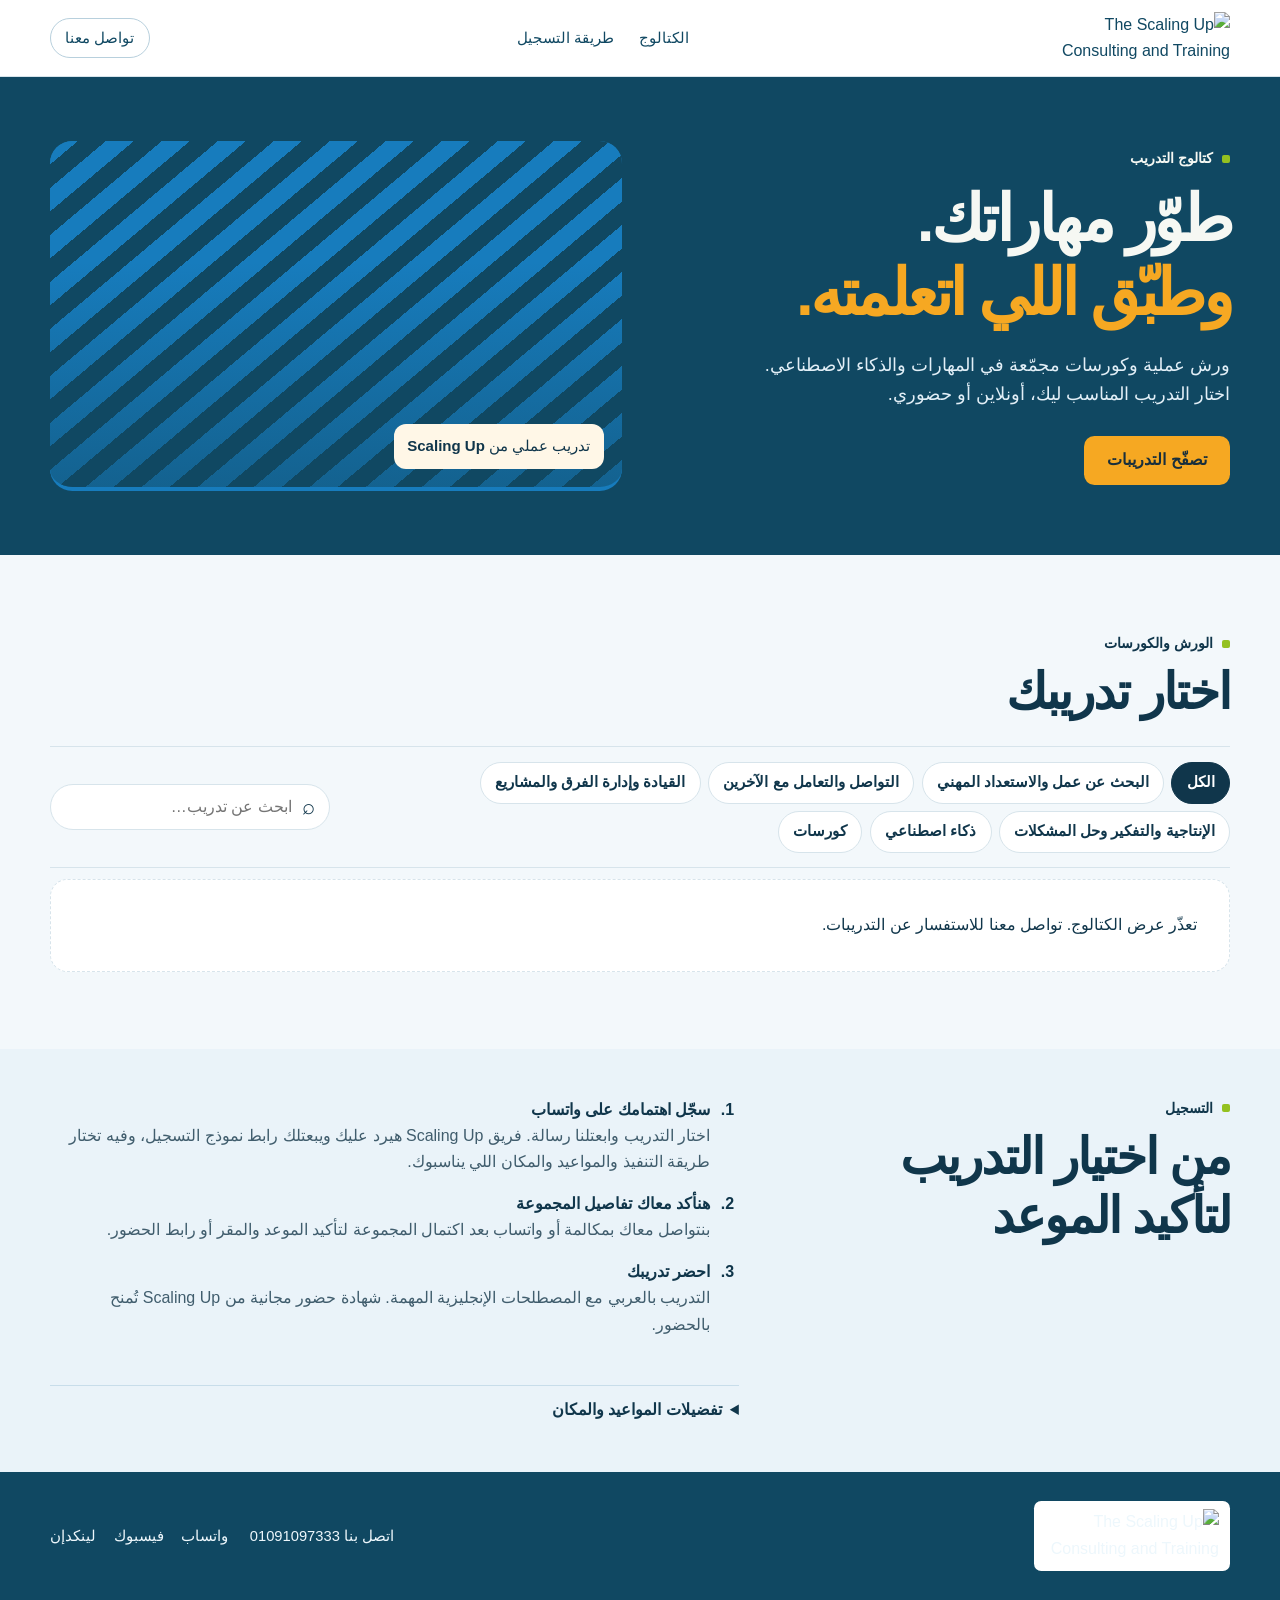
==== index.html @ efb93f4d "Add files via upload" ====
<!doctype html>
<html lang="ar" dir="rtl">
<head>
  <meta charset="utf-8">
  <meta name="viewport" content="width=device-width, initial-scale=1">
  <meta name="description" content="تصفح ورش المهارات والذكاء الاصطناعي والكورسات التدريبية من Scaling Up.">
  <meta name="theme-color" content="#104862">
  <title>كتالوج التدريب | Scaling Up</title>
  <link rel="stylesheet" href="./styles.css">
  <script defer src="./catalog-data.js"></script>
  <script defer src="./app.js"></script>
</head>
<body>
  <a class="skip" href="#catalog">انتقل للكتالوج</a>
  <header class="masthead">
    <div class="shell nav">
      <a class="brand" href="#top"><img src="./logo.png" alt="The Scaling Up Consulting and Training"></a>
      <nav aria-label="التنقل الرئيسي"><a href="#catalog">الكتالوج</a><a href="#booking">طريقة التسجيل</a></nav>
      <a class="nav-contact" href="#contact">تواصل معنا</a>
    </div>
  </header>
  <main id="top">
    <section class="hero" aria-labelledby="hero-title">
      <div class="shell hero-layout">
        <div class="hero-copy">
          <p class="eyebrow"><span></span> كتالوج التدريب</p>
          <h1 id="hero-title">طوّر مهاراتك.<br><em>وطبّق اللي اتعلمته.</em></h1>
          <p>ورش عملية وكورسات مجمّعة في المهارات والذكاء الاصطناعي. اختار التدريب المناسب ليك، أونلاين أو حضوري.</p>
          <a class="button primary" href="#catalog">تصفّح التدريبات</a>
        </div>
        <div class="hero-visual" aria-hidden="true">
          <div class="hero-photo"></div>
          <div class="hero-caption"><span>تدريب عملي من <b lang="en" dir="ltr">Scaling Up</b></span></div>
        </div>
      </div>
    </section>
    <section class="section shell" id="catalog" aria-labelledby="catalog-title">
      <div class="section-head">
        <div><p class="eyebrow"><span></span> الورش والكورسات</p><h2 id="catalog-title">اختار تدريبك</h2></div>
      </div>
      <div class="controls">
        <div class="filters" role="group" aria-label="نوع التدريب">
          <button type="button" data-filter="all" aria-pressed="true">الكل</button>
          <button type="button" data-filter="career" aria-pressed="false">البحث عن عمل والاستعداد المهني</button>
          <button type="button" data-filter="communication" aria-pressed="false">التواصل والتعامل مع الآخرين</button>
          <button type="button" data-filter="leadership" aria-pressed="false">القيادة وإدارة الفرق والمشاريع</button>
          <button type="button" data-filter="effectiveness" aria-pressed="false">الإنتاجية والتفكير وحل المشكلات</button>
          <button type="button" data-filter="ai" aria-pressed="false">ذكاء اصطناعي</button>
          <button type="button" data-filter="course" aria-pressed="false">كورسات</button>
        </div>
        <div class="search"><span aria-hidden="true">⌕</span><input id="search" type="search" placeholder="ابحث عن تدريب…" aria-label="ابحث عن تدريب"></div>
      </div>
      <p id="result-count" class="result-count" aria-live="polite"></p>
      <div id="results" class="grid"></div>
      <noscript><p>فعّل JavaScript لعرض التدريبات.</p></noscript>
    </section>
    <section class="booking" id="booking" aria-labelledby="booking-title">
      <div class="shell booking-layout">
        <div><p class="eyebrow"><span></span> التسجيل</p><h2 id="booking-title">من اختيار التدريب<br>لتأكيد الموعد</h2></div>
        <ol>
          <li><strong>سجّل اهتمامك على واتساب</strong><p>اختار التدريب وابعتلنا رسالة. فريق Scaling Up هيرد عليك ويبعتلك رابط نموذج التسجيل، وفيه تختار طريقة التنفيذ والمواعيد والمكان اللي يناسبوك.</p></li>
          <li><strong>هنأكد معاك تفاصيل المجموعة</strong><p>بنتواصل معاك بمكالمة أو واتساب بعد اكتمال المجموعة لتأكيد الموعد والمقر أو رابط الحضور.</p></li>
          <li><strong>احضر تدريبك</strong><p>التدريب بالعربي مع المصطلحات الإنجليزية المهمة. شهادة حضور مجانية من Scaling Up تُمنح بالحضور.</p></li>
        </ol>
        <details class="schedule">
          <summary>تفضيلات المواعيد والمكان</summary>
          <p>من الأحد للخميس، من ٦ لـ٩ مساءً. للورش اللي مدتها جلستين، التفضيلات هي السبت والثلاثاء، أو الأحد والأربعاء، أو الاثنين والخميس. للكورسات الأطول بيتحدد الجدول بعد اكتمال المجموعة.</p>
          <p>حضوري في مقر الشركة بمصر الجديدة أو الدقي، أو أونلاين. حجم المجموعة من ١٥ إلى ٢٠ مشارك.</p>
        </details>
      </div>
    </section>
  </main>
  <footer id="contact">
    <div class="shell footer-content">
      <a class="brand" href="#top"><img src="./logo.png" alt="The Scaling Up Consulting and Training"></a>
      <div class="contact-links"><a href="tel:+201091097333">اتصل بنا <bdi>01091097333</bdi></a><a href="https://wa.me/201091097333">واتساب</a><a href="https://www.facebook.com/TheScalingUp">فيسبوك</a><a href="https://www.linkedin.com/company/the-scaling-up/">لينكدإن</a></div>
    </div>
  </footer>
  <dialog id="details" aria-labelledby="dialog-title">
    <form method="dialog"><button class="close" aria-label="إغلاق">×</button></form>
    <div id="dialog-content"></div>
  </dialog>
</body>
</html>
---- styles.css ----
:root{color-scheme:light;--ink:#10364B;--dark:#104862;--paper:#F3F8FB;--amber:#F6A822;--blue:#177CBD;--brown:#946B35;--green:#94C120;--soft:#405D6D;--line:#D7E4EB;--white:#fff;--radius:1.1rem;font-family:"Segoe UI",Tahoma,Arial,sans-serif}
*{box-sizing:border-box}html{scroll-behavior:smooth}body{margin:0;background:var(--paper);color:var(--ink);line-height:1.65}a{color:inherit;text-decoration:none}button,input{font:inherit}button{cursor:pointer}h1,h2,h3,p{margin:0}button:focus-visible,a:focus-visible,input:focus-visible,summary:focus-visible{outline:3px solid #177CBD;outline-offset:4px}.shell{width:min(1180px,calc(100% - 3rem));margin-inline:auto}.skip{position:absolute;z-index:5;background:var(--amber);padding:.5rem;transform:translateY(-140%)}.skip:focus{transform:none}
.masthead{background:var(--white);color:var(--dark);border-bottom:1px solid #D7E4EB}.nav{display:flex;align-items:center;justify-content:space-between;gap:1.2rem;min-height:76px}.nav nav,.contact-links{display:flex;flex-wrap:wrap;gap:1.6rem}.nav nav a,.nav-contact{font-size:.92rem;color:#104862}.nav a:hover{color:var(--blue)}.contact-links a:hover{color:var(--amber)}.nav-contact{padding:.4rem .9rem;border:1px solid #B8D0DD;border-radius:50px}.brand{display:inline-flex;align-items:center;flex-shrink:0;border-radius:.45rem}.brand img{display:block;width:clamp(112px,16vw,174px);height:auto}.footer-content .brand{background:var(--white);padding:.55rem .7rem}
.hero{background:var(--dark);color:#f6f8f3;padding:clamp(2rem,5vw,4.5rem) 0}.hero-layout{display:grid;grid-template-columns:1fr 1.05fr;align-items:center;gap:clamp(2rem,5vw,5rem)}.eyebrow{display:flex;align-items:center;gap:.55rem;font-weight:700;font-size:.9rem;color:inherit}.eyebrow>span{height:8px;width:8px;border-radius:2px;background:#94C120}.hero .eyebrow>span{background:var(--green)}.hero h1{font-size:clamp(2.7rem,5vw,4.9rem);line-height:1.15;letter-spacing:-.055em;margin:.8rem 0 1.25rem}.hero em{color:var(--amber);font-style:normal}.hero-copy>p:not(.eyebrow){font-size:1.13rem;color:#E2EFF7;max-width:30rem}.button{display:inline-flex;justify-content:center;align-items:center;border-radius:.65rem;padding:.65rem 1rem;font-weight:750;border:1px solid transparent;min-height:44px}.primary{background:var(--amber);color:#192F3C}.primary:hover{background:#FFD17B}.hero .button{margin-top:1.6rem;padding-inline:1.4rem}.hero-visual{min-height:350px;border-block-end:4px solid var(--blue);position:relative;border-radius:1.4rem;overflow:hidden;isolation:isolate;background:#177CBD}.hero-photo{position:absolute;inset:0;background:linear-gradient(0deg,#10486280,transparent 65%),url("./hero.webp") center 43%/cover no-repeat,repeating-linear-gradient(140deg,#177CBD 0 18px,#104862 18px 36px)}.hero-caption{position:absolute;inset:auto 1.1rem 1.1rem auto;background:#FFF7E7;color:var(--ink);border-radius:.75rem;display:flex;gap:.55rem;align-items:center;padding:.65rem .85rem;font-size:.94rem}
.section{padding-block:clamp(2.7rem,6vw,5rem)}.section-head{display:flex;justify-content:space-between;align-items:end;gap:1.2rem;margin-bottom:1.5rem}.section h2,.booking h2{font-size:clamp(2.05rem,4vw,3.1rem);line-height:1.2;letter-spacing:-.04em;margin-top:.45rem}.section-head>p{color:var(--soft);max-width:25rem}.controls{display:flex;justify-content:space-between;flex-wrap:wrap;gap:.75rem;align-items:center;border-block:1px solid var(--line);padding-block:.9rem}.filters{display:flex;gap:.45rem;flex-wrap:wrap;flex:1 1 680px}.filters button{border:1px solid var(--line);border-radius:40px;padding:.35rem .9rem;background:var(--white);color:var(--ink);min-height:42px;font-weight:650;font-size:.94rem}.filters button[aria-pressed="true"]{color:white;background:var(--ink);border-color:var(--ink)}.search{flex:0 1 260px;display:flex;gap:.55rem;align-items:center;background:white;border:1px solid var(--line);border-radius:50px;padding-inline:.85rem;min-width:min(100%,280px)}.search span{font-size:1.4rem}.search input{background:transparent;border:0;color:var(--ink);width:100%;min-height:44px}.result-count{color:var(--soft);margin:.7rem 0;font-size:.92rem}
.grid{display:grid;grid-template-columns:repeat(3,minmax(0,1fr));gap:1rem}.card{background:white;border:1px solid var(--line);border-radius:var(--radius);padding:1rem;display:flex;flex-direction:column;gap:.8rem;min-width:0}.card:hover{border-color:#8EBAD4}.card-top{display:flex;justify-content:space-between;align-items:center;flex-wrap:wrap;gap:.4rem;font-size:.88rem;color:var(--soft)}.tag{display:inline-block;border-radius:45px;padding:.16rem .65rem;font-weight:750;background:#EEF5E0;color:#345212}.tag.career{background:#FFF4DD;color:#68461C}.tag.communication{background:#E7F3FA;color:var(--dark)}.tag.leadership{background:#F7EEE0;color:#68461C;box-shadow:inset -3px 0 var(--brown)}.tag.effectiveness{box-shadow:inset -3px 0 var(--green)}.tag.ai{background:#E7F3FA;color:#104862}.tag.course{background:#F7EEE0;color:#68461C}.card h3{font-size:1.24rem;line-height:1.38}.card>p{color:var(--soft);flex:1}.prices{display:grid;grid-template-columns:1fr 1fr;background:var(--paper);border-radius:.65rem;padding:.6rem .75rem;gap:.5rem;margin:0}.prices>div+div{border-inline-start:1px solid var(--line);padding-inline-start:.65rem}.prices dt{font-size:.88rem;color:var(--soft)}.prices dd{margin:0;font-weight:800;font-size:1.07rem}.actions{display:flex;gap:.5rem;flex-wrap:wrap;align-items:center}.actions .button{flex:1}.secondary{background:#fff;border-color:var(--line);color:var(--ink)}.secondary:hover{background:#E7F3FA}.empty{grid-column:1/-1;padding:2rem;background:white;border:1px dashed var(--line);border-radius:var(--radius)}
.booking{background:#EAF3F9;padding:3rem 0}.booking-layout{display:grid;grid-template-columns:1fr 1.5fr;gap:2rem}.booking ol{margin:0;padding-inline-start:1.4rem}.booking li{padding-inline-start:.4rem;margin-bottom:.95rem}.booking li::marker{font-weight:800}.booking li p,.schedule p{color:var(--soft)}.schedule{grid-column:2;border-top:1px solid #C8DDEA;padding-top:.7rem}.schedule summary{font-weight:700;cursor:pointer}.schedule p{margin-top:.5rem}
footer{background:var(--dark);color:#EDF7FC;padding:1.8rem 0}.footer-content{display:flex;justify-content:space-between;align-items:center;gap:1.2rem}.contact-links{gap:.65rem 1.1rem;font-size:.92rem}.contact-links bdi{margin-inline-start:.25rem}dialog{width:min(620px,calc(100% - 2rem));max-height:85vh;border:1px solid var(--line);border-radius:var(--radius);padding:1.4rem;color:var(--ink);box-shadow:0 18px 70px #10486240}dialog::backdrop{background:#102E40A8}dialog form{display:flex;justify-content:flex-end}.close{border:1px solid var(--line);border-radius:50px;background:white;width:44px;height:44px;font-size:1.5rem}.modal-body{display:grid;gap:.75rem}.modal-body h2{font-size:1.65rem;line-height:1.3}.modal-body h3{font-size:1.09rem}.modal-body ul{margin:0;padding-inline-start:1.3rem}.modal-body .actions{margin-top:.4rem}
@media(max-width:920px){.grid{grid-template-columns:repeat(2,minmax(0,1fr))}.hero-visual{min-height:310px}}
@media(max-width:650px){.shell{width:calc(100% - 2rem)}.nav{min-height:65px}.nav nav{gap:.65rem}.nav-contact{display:none}.hero-layout,.booking-layout{grid-template-columns:1fr}.hero-visual{min-height:230px}.section-head,.controls,.footer-content{align-items:stretch;flex-direction:column}.grid{grid-template-columns:1fr}.schedule{grid-column:1}.filters,.search{flex:auto}.search{min-width:0}.footer-content .brand{align-self:start}}
@media(prefers-reduced-motion:reduce){html{scroll-behavior:auto}}
@media(max-width:650px){
  .filters{display:grid;grid-template-columns:repeat(2,minmax(0,1fr));gap:.5rem}
  .filters button{width:100%;min-height:3.55rem;padding:.45rem .5rem;border-radius:.75rem;line-height:1.35;text-align:center}
  .filters button[data-filter="all"]{grid-column:1/-1;min-height:2.65rem}
}
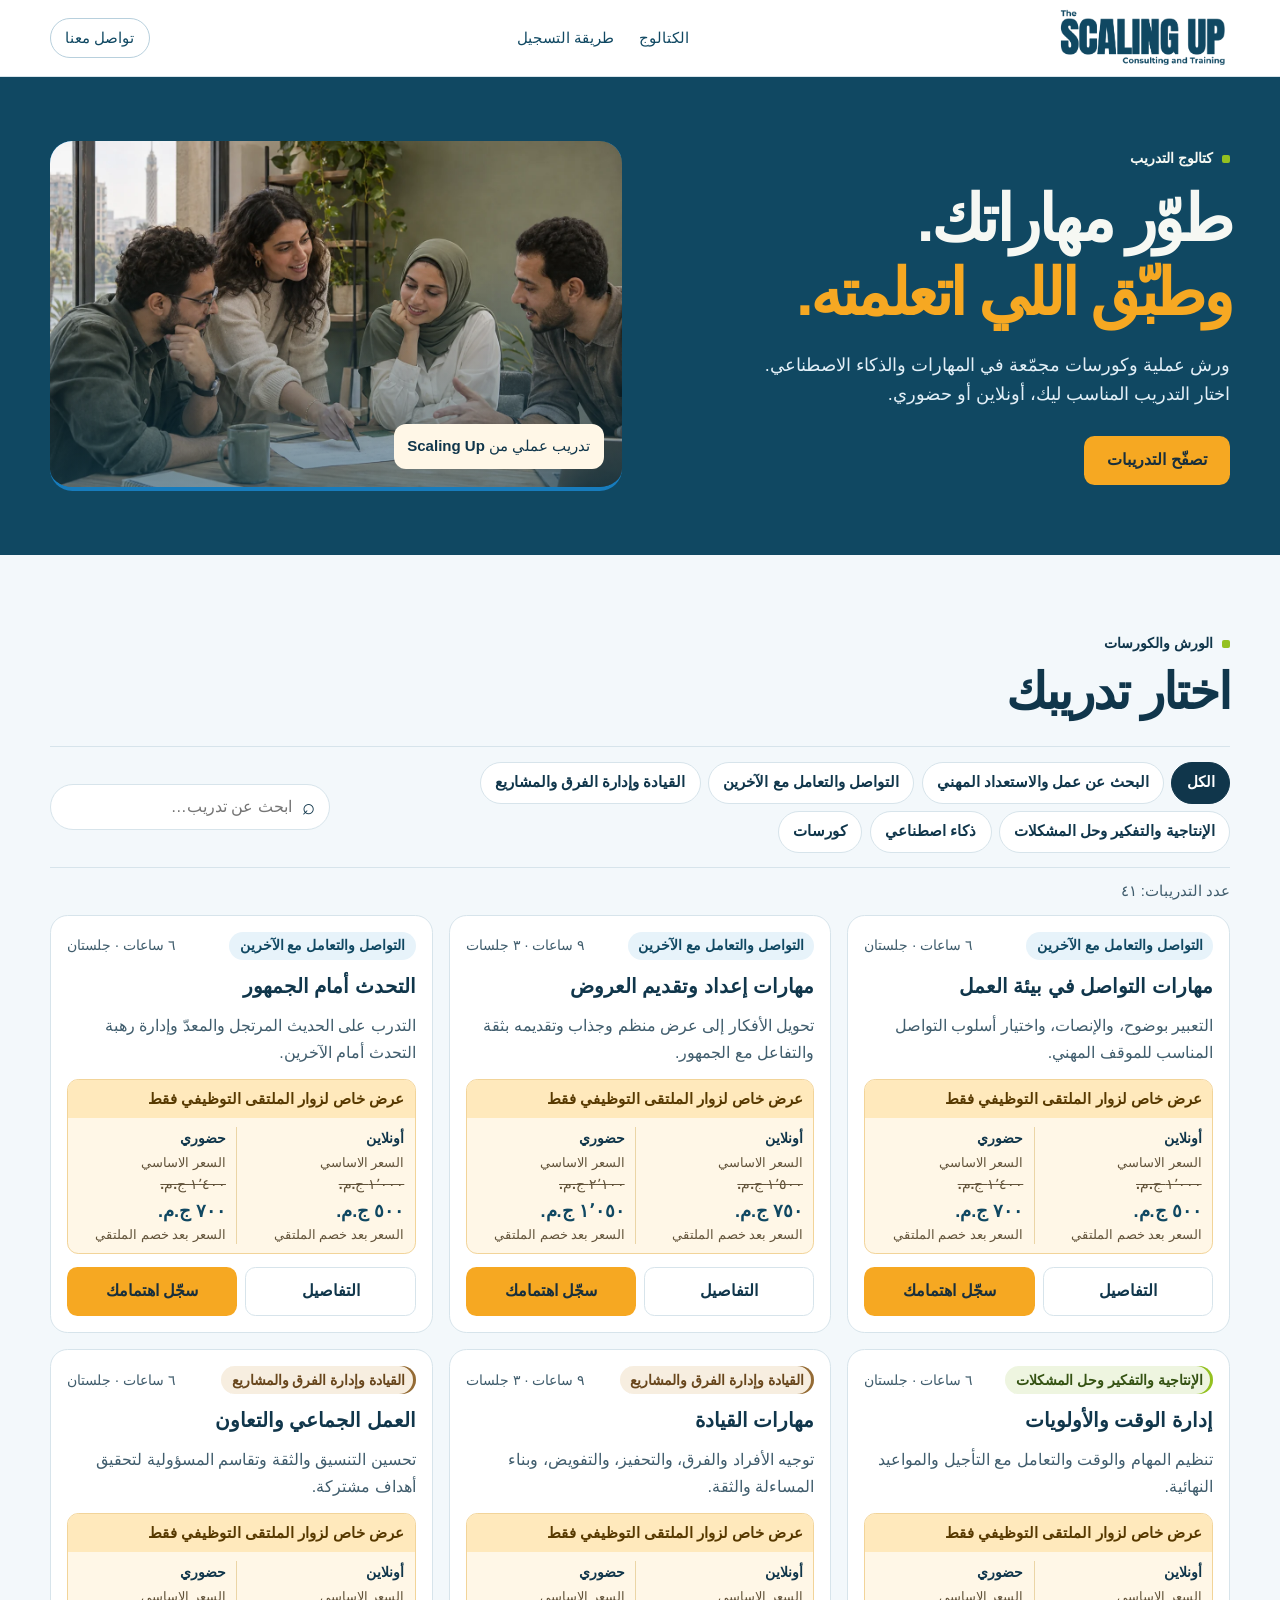
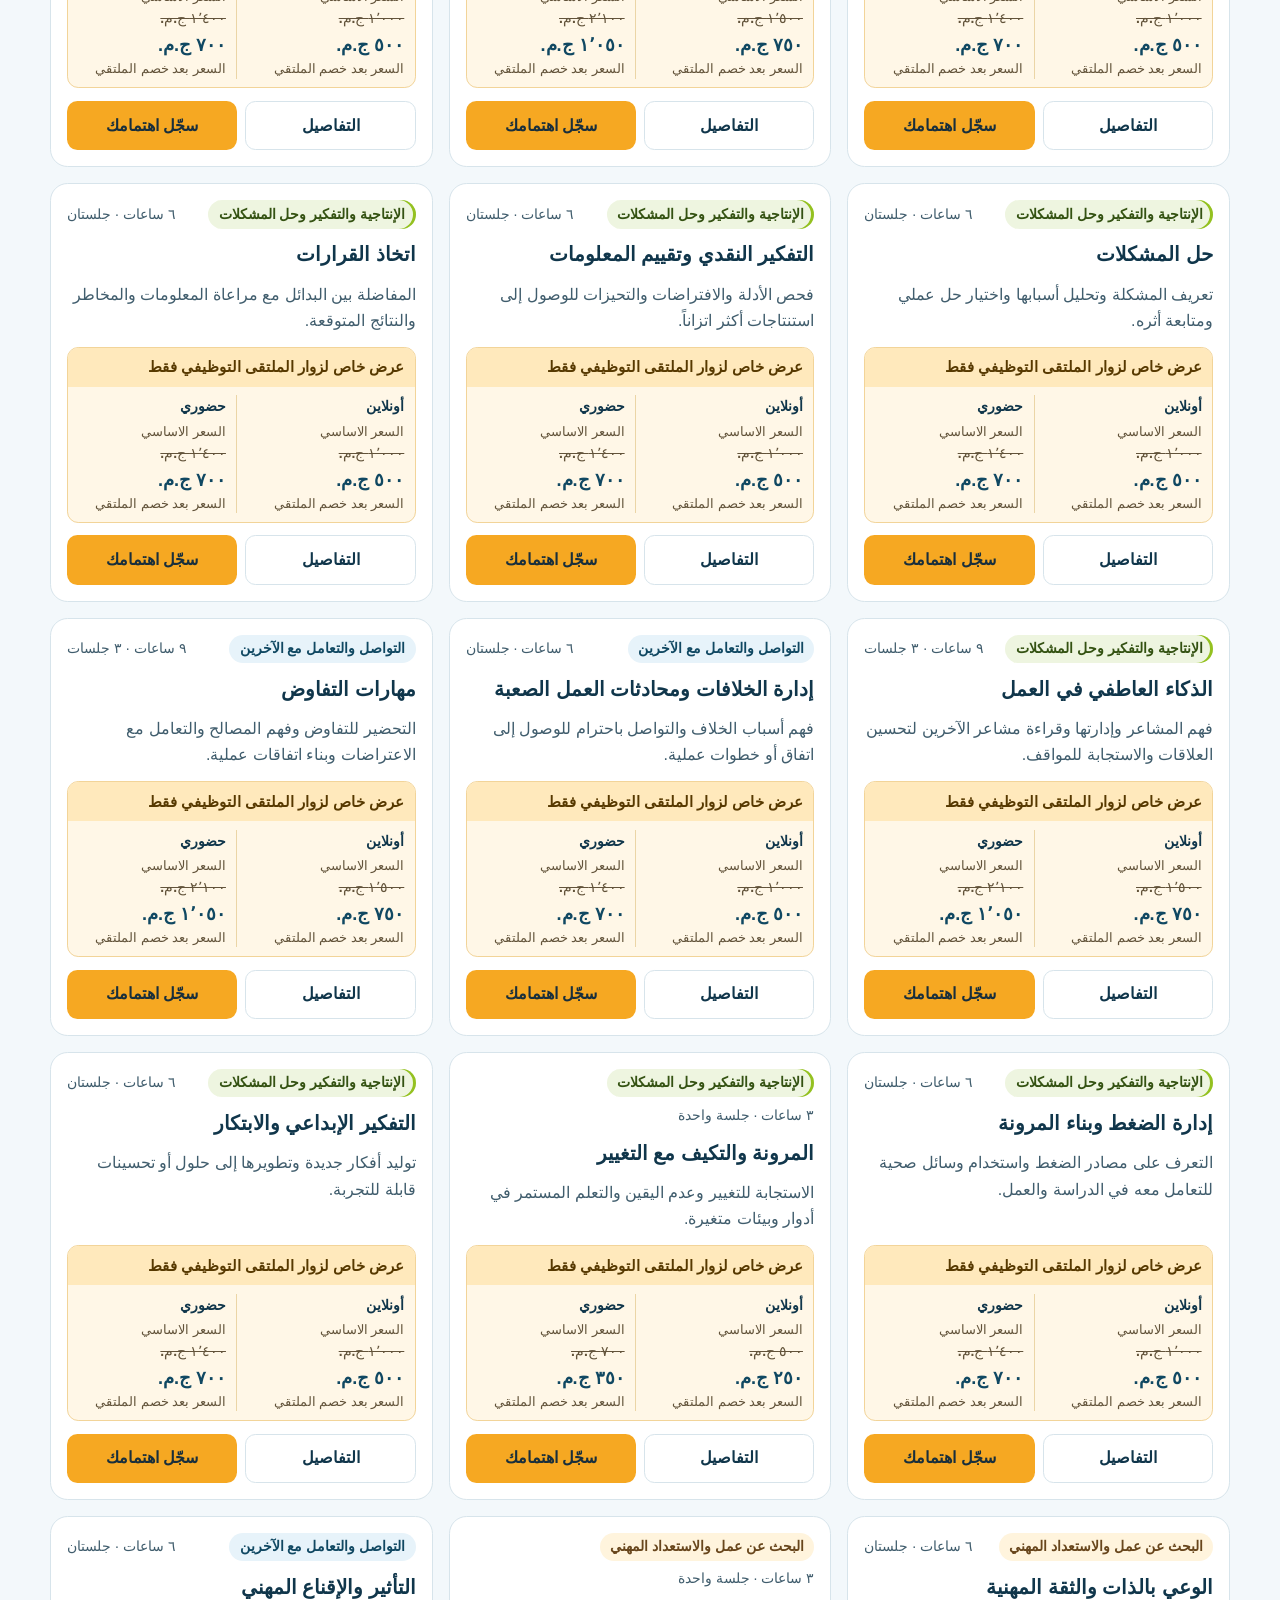
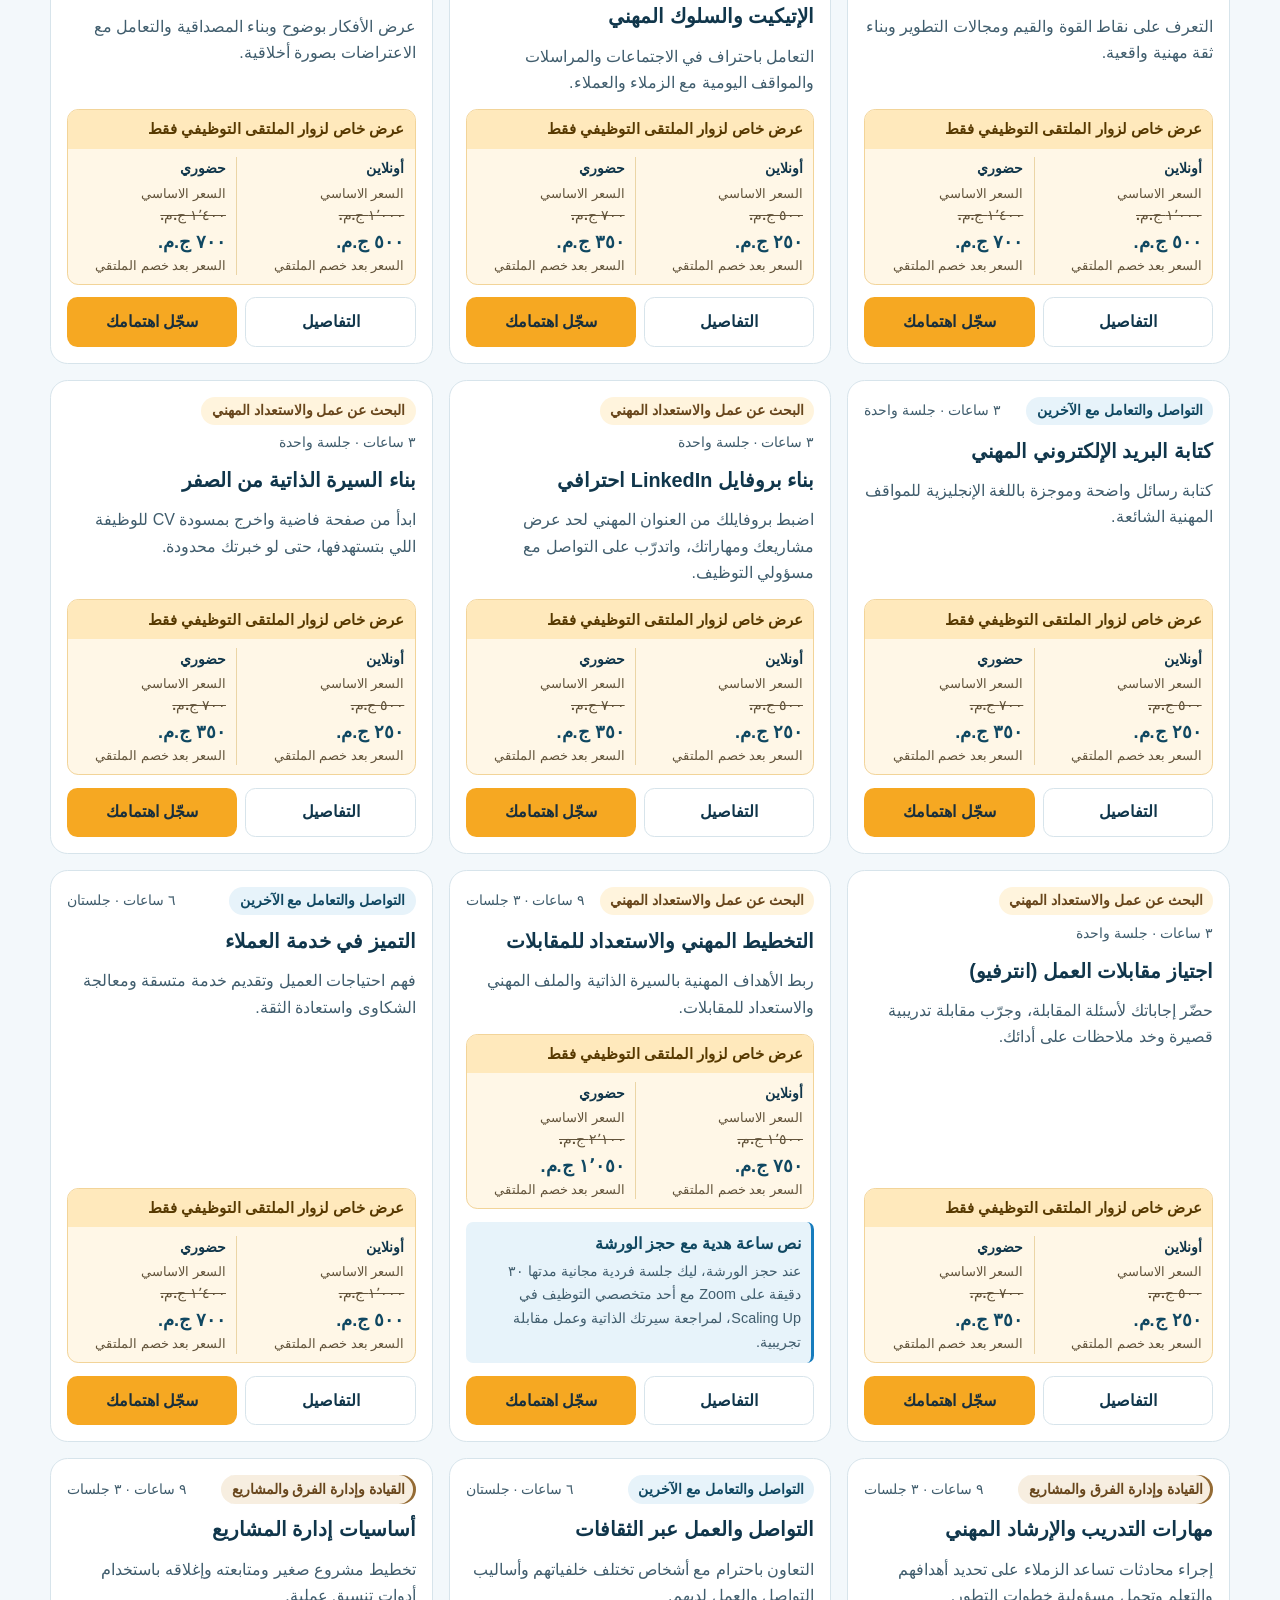
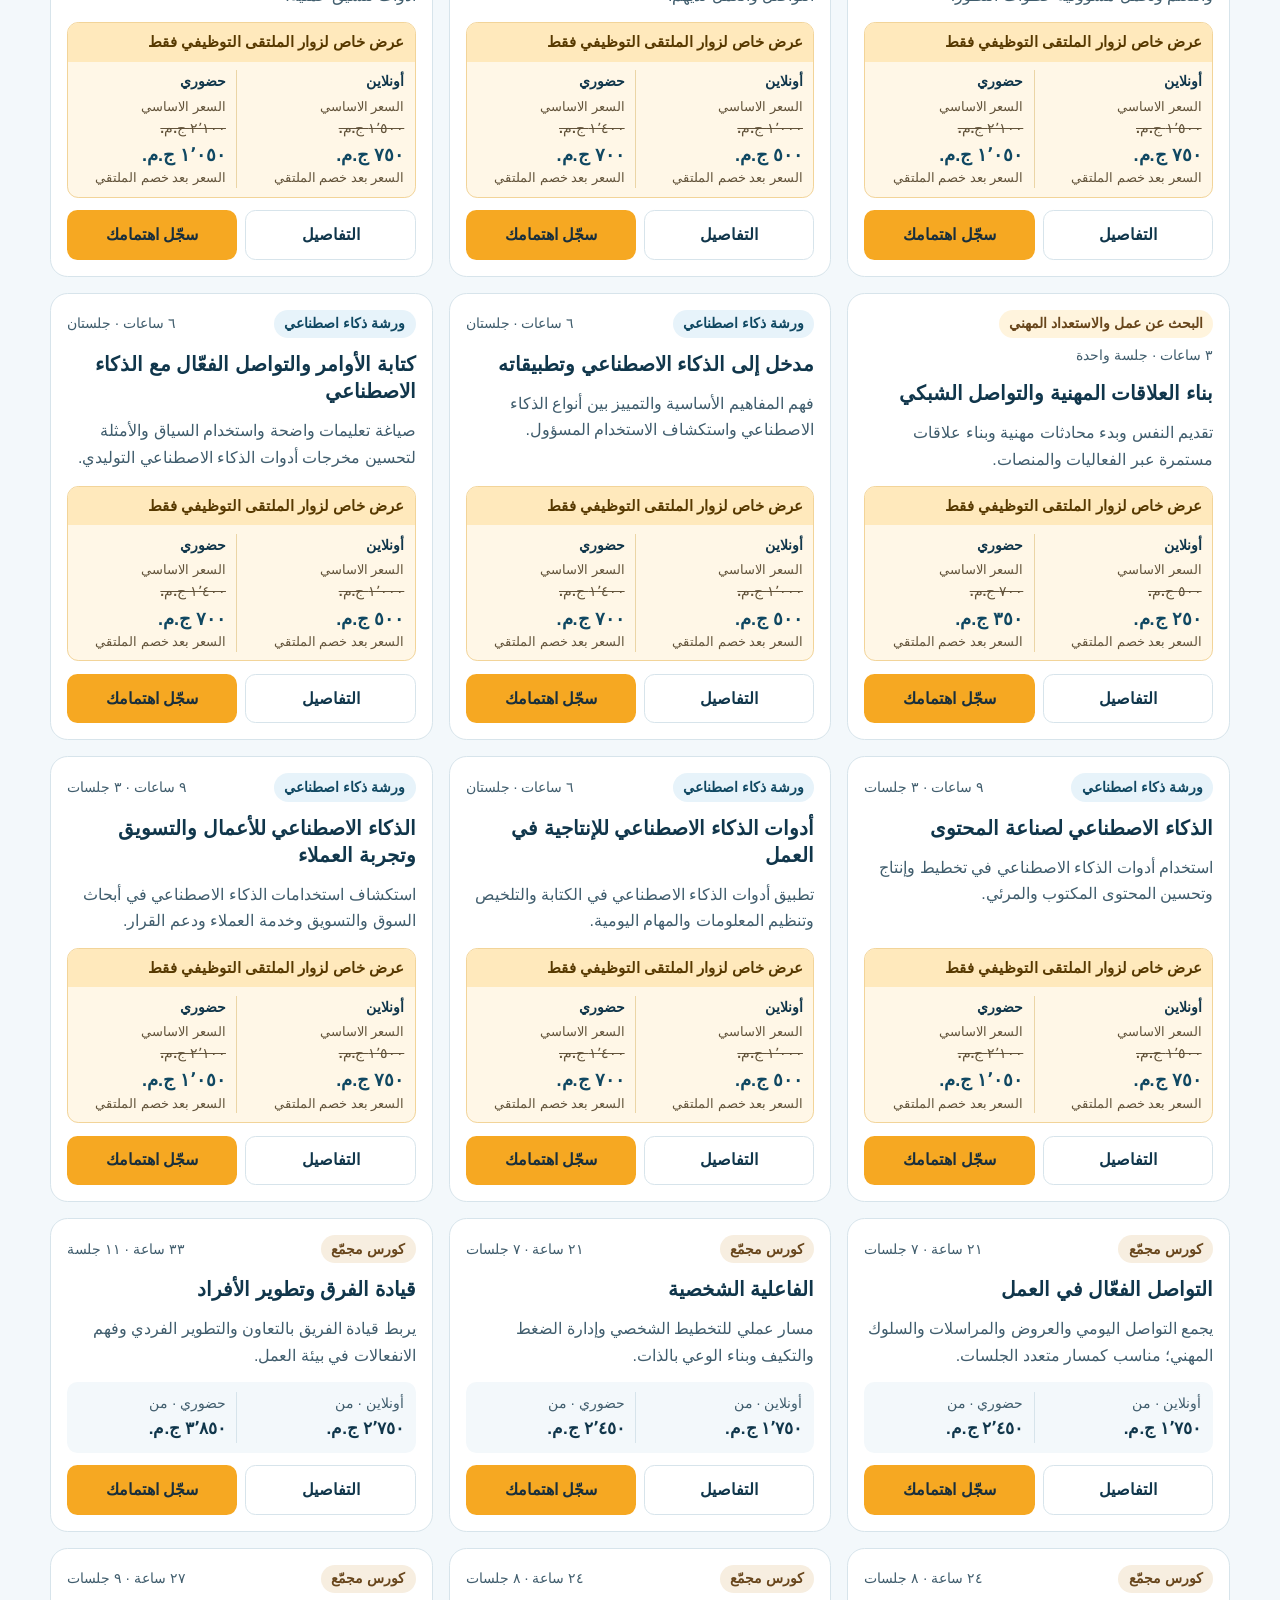
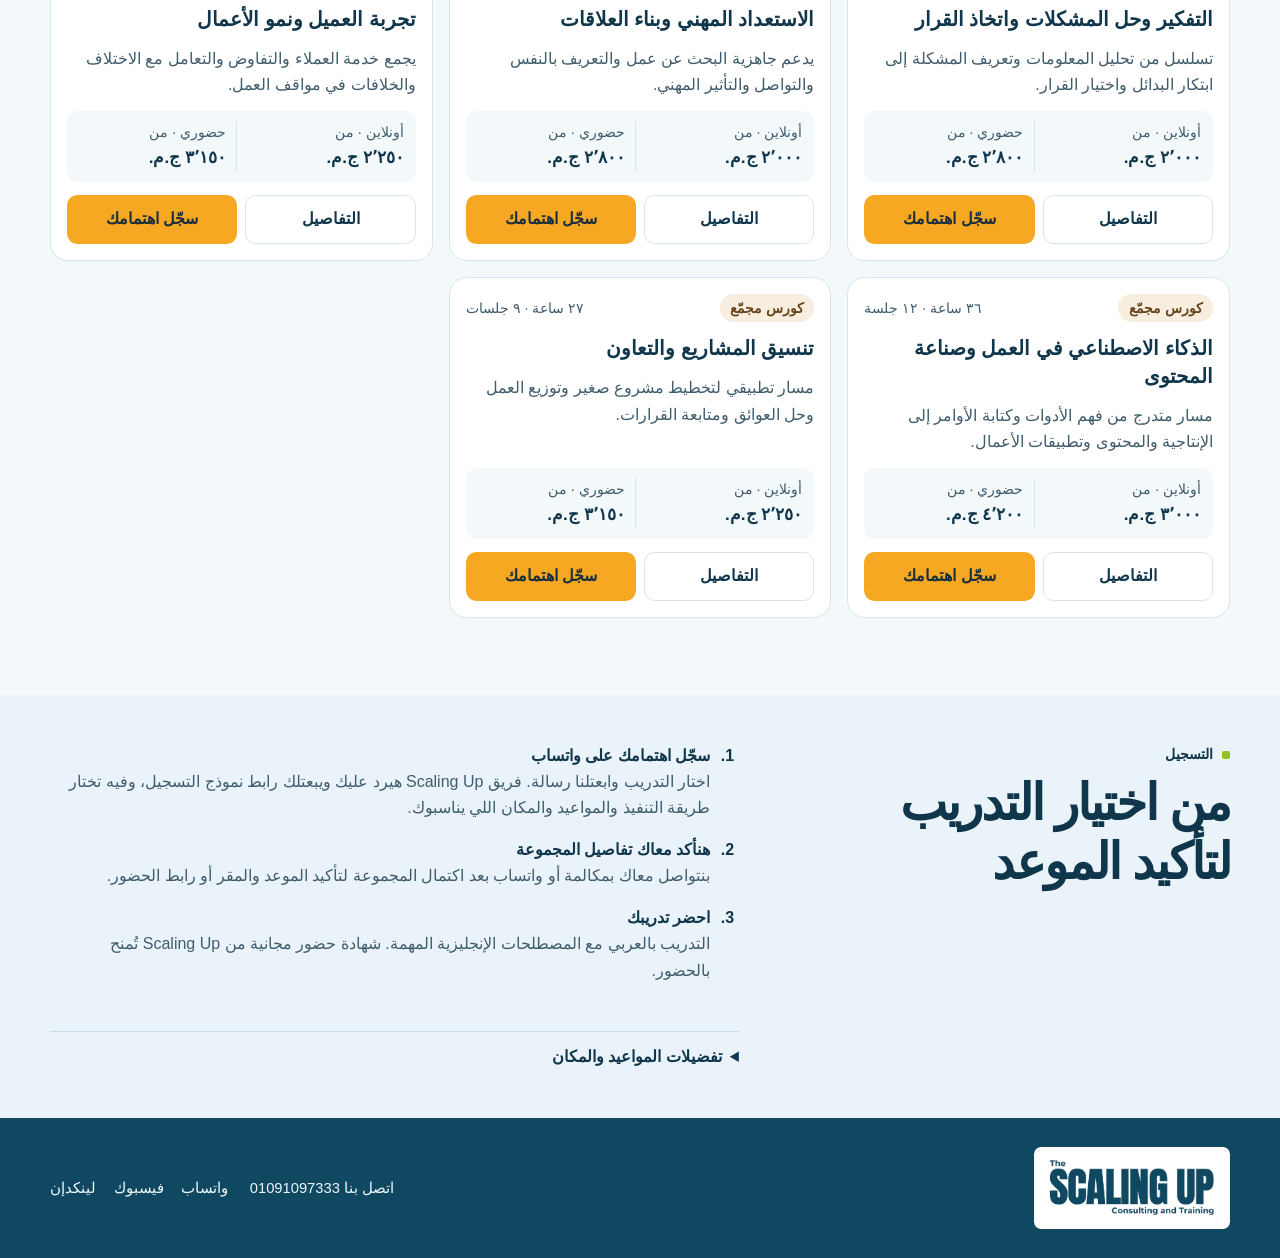
==== commit e33a3060: "Publish career fair workshop prices and career coaching gift" ====
--- a/index.html
+++ b/index.html
@@ -6,9 +6,9 @@
   <meta name="description" content="تصفح ورش المهارات والذكاء الاصطناعي والكورسات التدريبية من Scaling Up.">
   <meta name="theme-color" content="#104862">
   <title>كتالوج التدريب | Scaling Up</title>
-  <link rel="stylesheet" href="./styles.css">
-  <script defer src="./catalog-data.js"></script>
-  <script defer src="./app.js"></script>
+  <link rel="stylesheet" href="./styles.css?v=career-fair">
+  <script defer src="./catalog-data.js?v=career-fair"></script>
+  <script defer src="./app.js?v=career-fair"></script>
 </head>
 <body>
   <a class="skip" href="#catalog">انتقل للكتالوج</a>
--- a/styles.css
+++ b/styles.css
@@ -9,6 +9,17 @@
 @media(max-width:920px){.grid{grid-template-columns:repeat(2,minmax(0,1fr))}.hero-visual{min-height:310px}}
 @media(max-width:650px){.shell{width:calc(100% - 2rem)}.nav{min-height:65px}.nav nav{gap:.65rem}.nav-contact{display:none}.hero-layout,.booking-layout{grid-template-columns:1fr}.hero-visual{min-height:230px}.section-head,.controls,.footer-content{align-items:stretch;flex-direction:column}.grid{grid-template-columns:1fr}.schedule{grid-column:1}.filters,.search{flex:auto}.search{min-width:0}.footer-content .brand{align-self:start}}
 @media(prefers-reduced-motion:reduce){html{scroll-behavior:auto}}
+.fair-offer{background:#fff7e7;border:1px solid #f2d499;border-radius:.7rem;overflow:hidden}
+.fair-offer .offer-title{background:#ffe9bc;color:#573900;padding:.45rem .65rem;font-size:.91rem;font-weight:750;margin:0}
+.fair-offer .prices{background:transparent;padding:.55rem .65rem}
+.fair-offer .prices>div+div{border-color:#ebd5a6}
+.fair-offer .prices dt{font-weight:750;color:var(--ink)}
+.fair-offer .standard-price,.fair-offer .fair-price{display:grid;gap:.1rem;line-height:1.45;margin-top:.25rem}
+.fair-offer .standard-price span,.fair-offer .fair-price span{color:#62533a;font-size:.79rem;font-weight:500}
+.fair-offer s{color:#62533a;font-size:.87rem;font-weight:550;white-space:nowrap}
+.fair-offer strong{color:var(--dark);font-size:1.13rem;white-space:nowrap}
+.booking-gift{border-inline-start:3px solid var(--blue);border-radius:.45rem;background:#e7f3fa;padding:.55rem .65rem;color:var(--dark)}
+.booking-gift p{margin:.15rem 0 0;color:var(--soft);font-size:.9rem}
 @media(max-width:650px){
   .filters{display:grid;grid-template-columns:repeat(2,minmax(0,1fr));gap:.5rem}
   .filters button{width:100%;min-height:3.55rem;padding:.45rem .5rem;border-radius:.75rem;line-height:1.35;text-align:center}
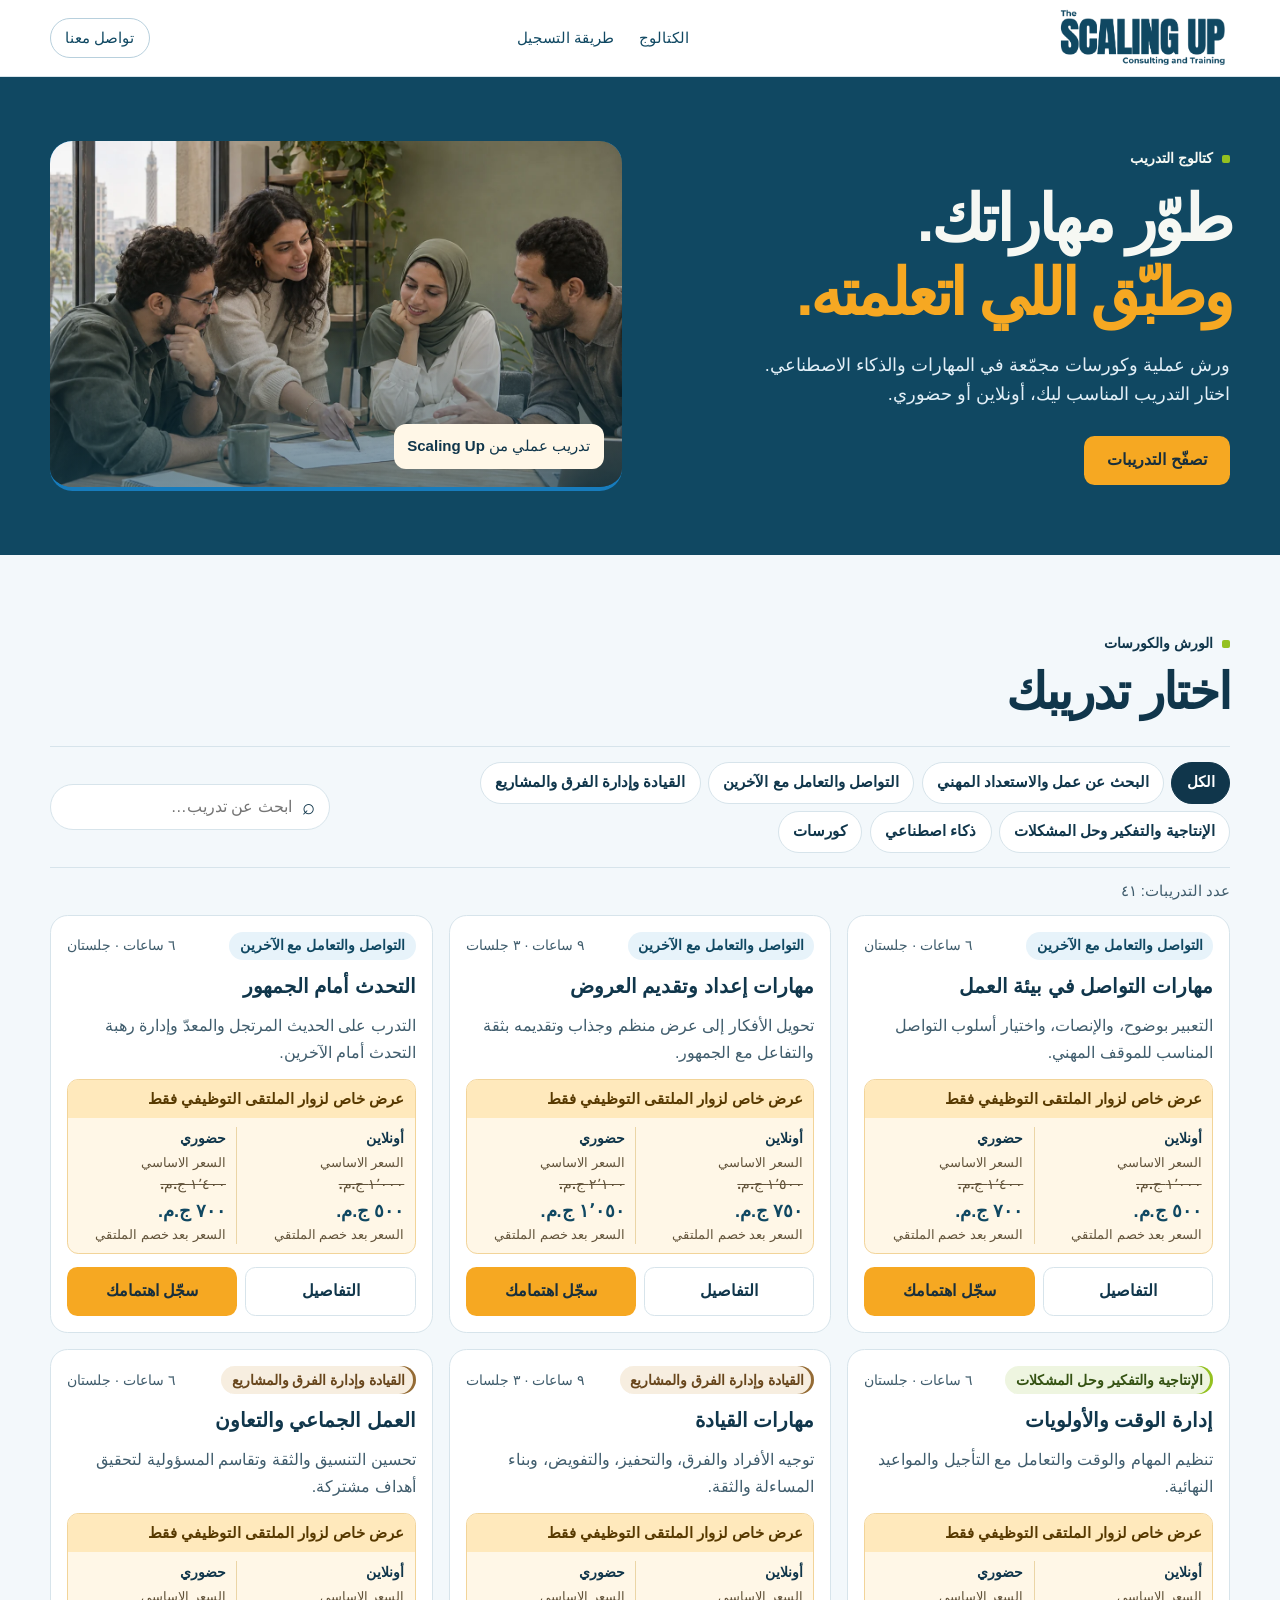
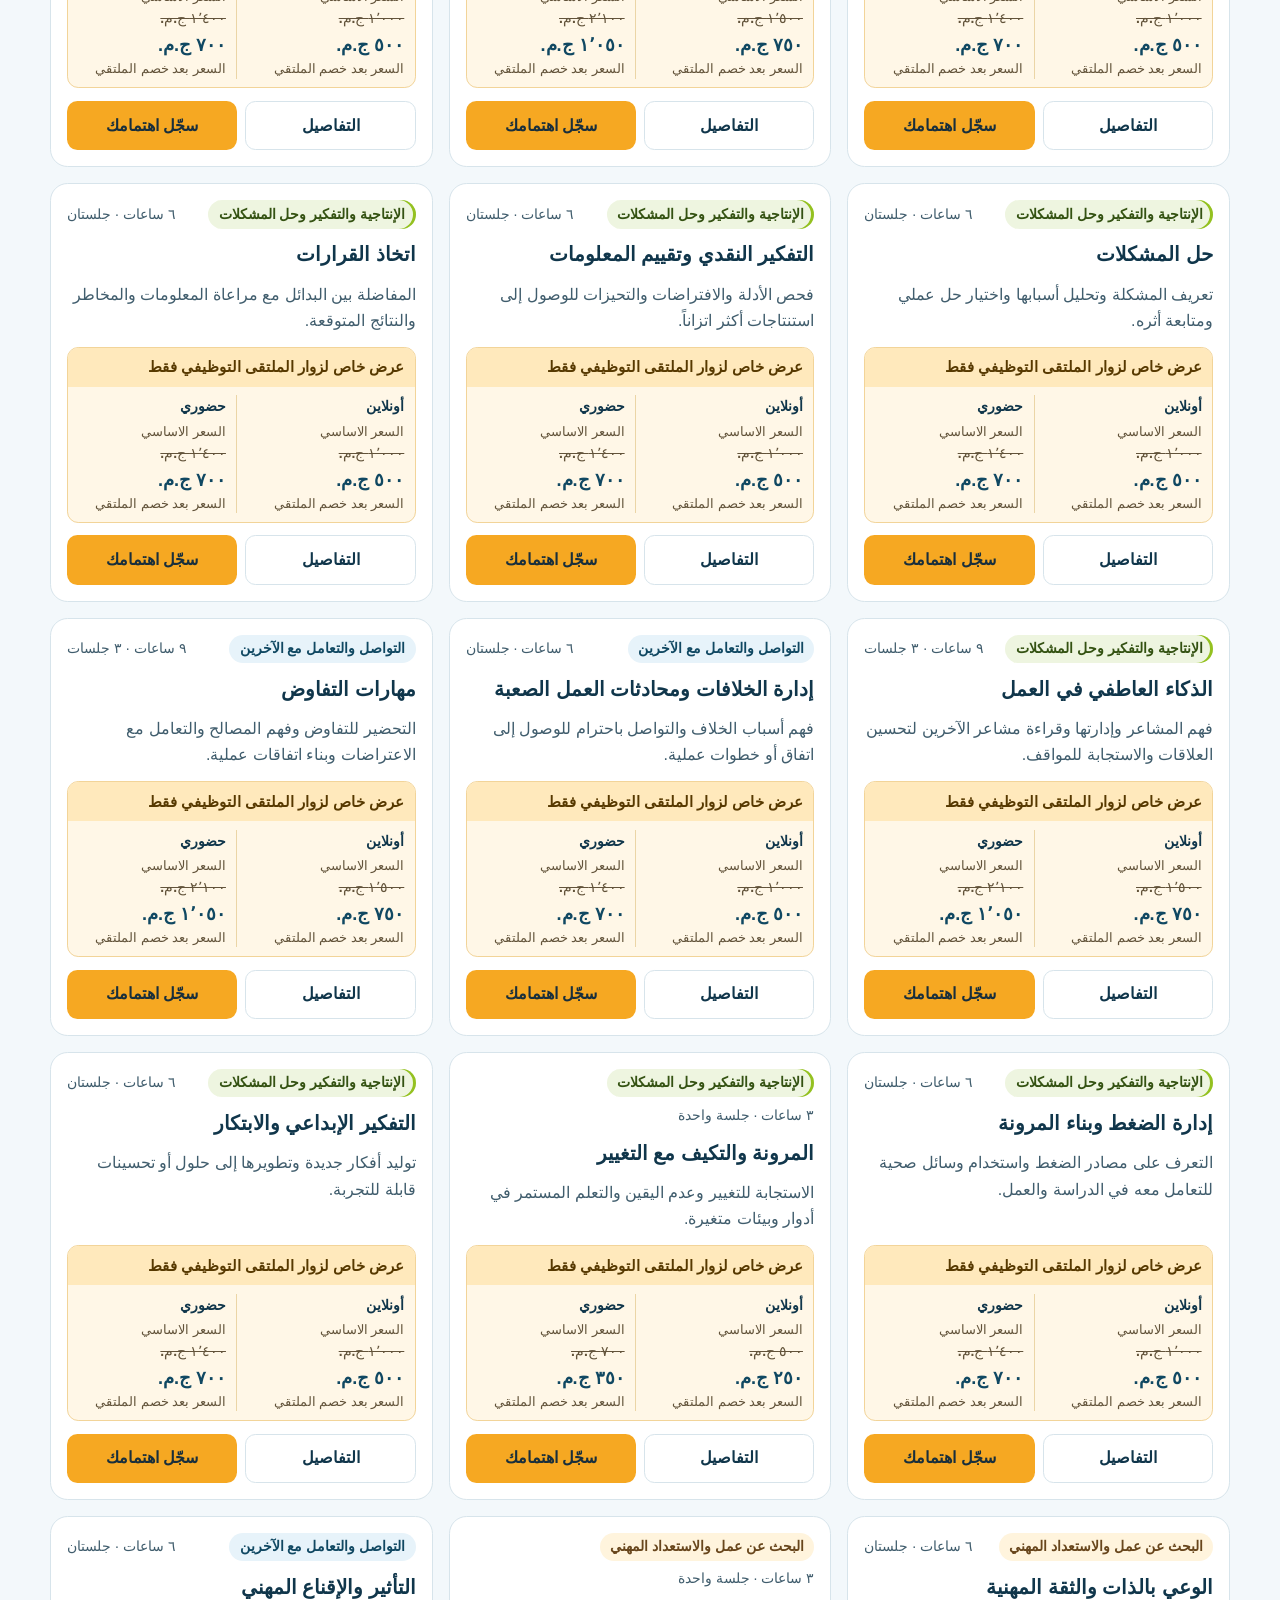
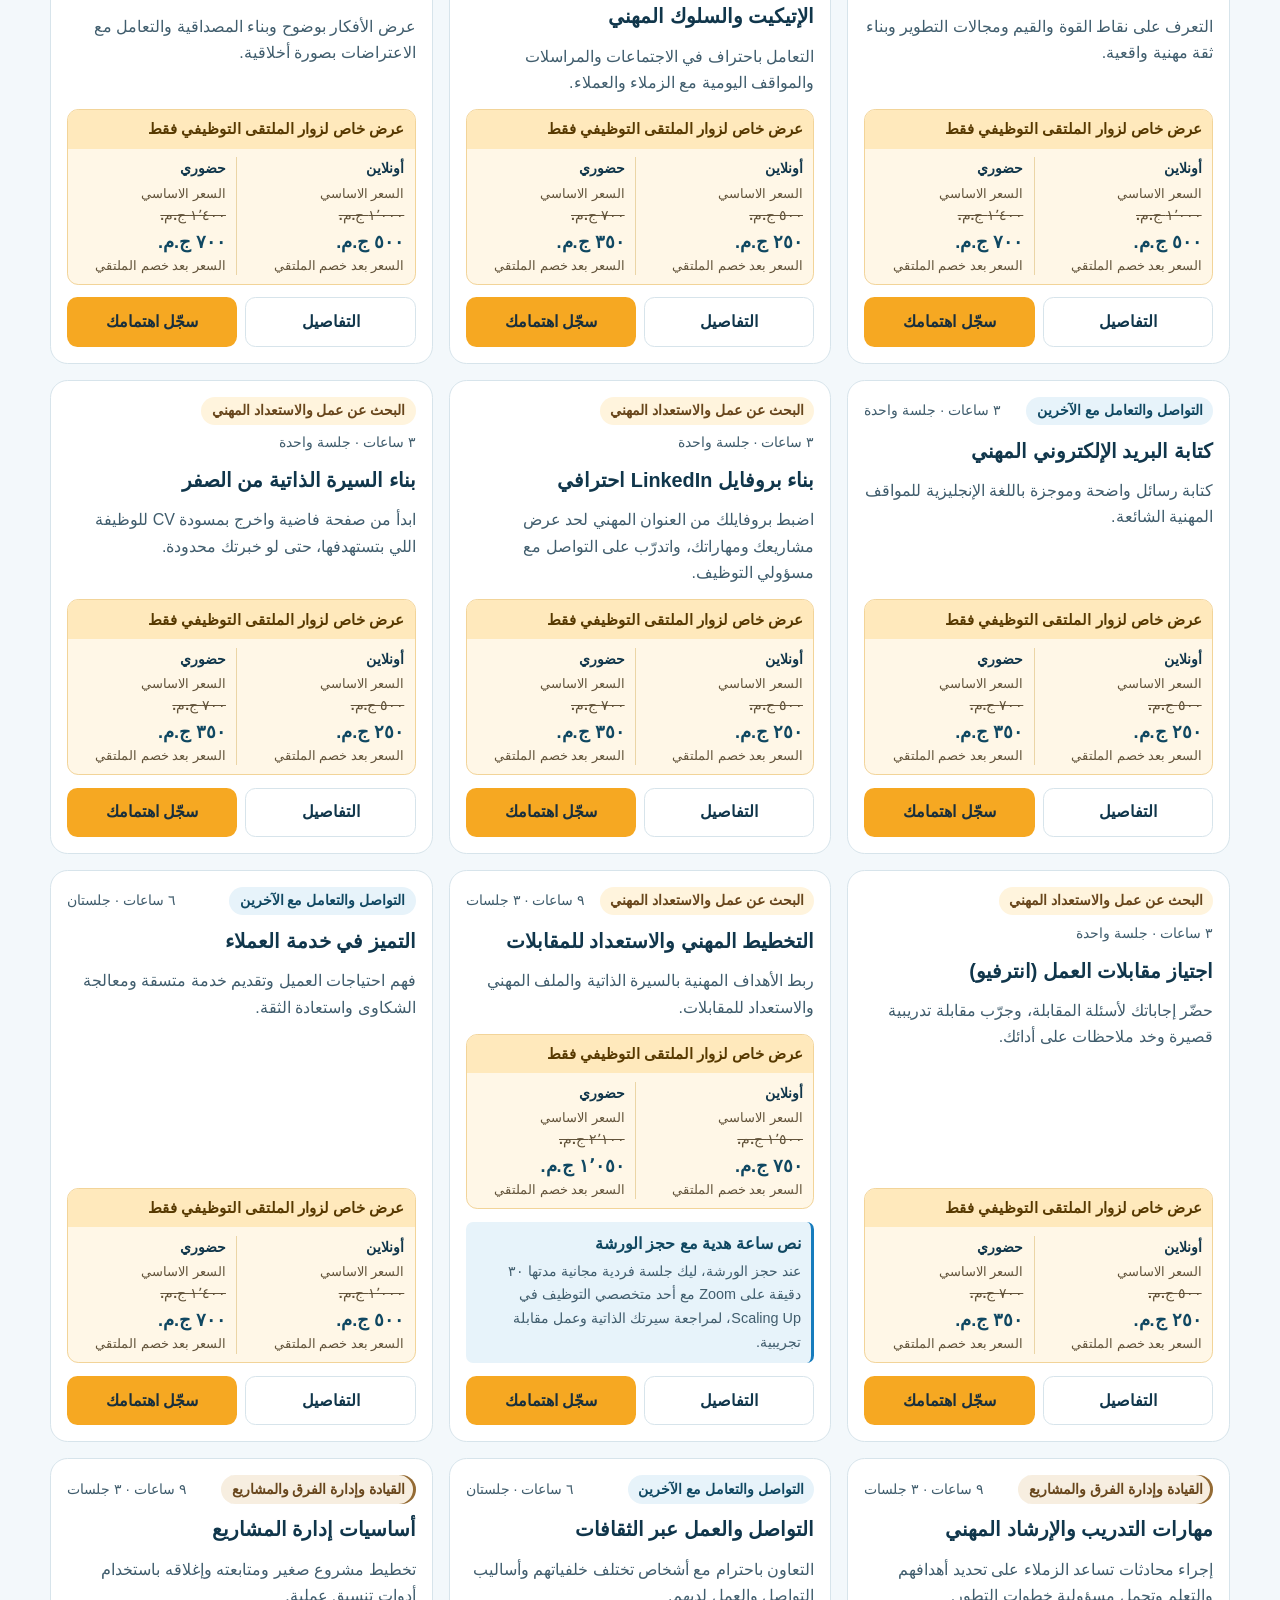
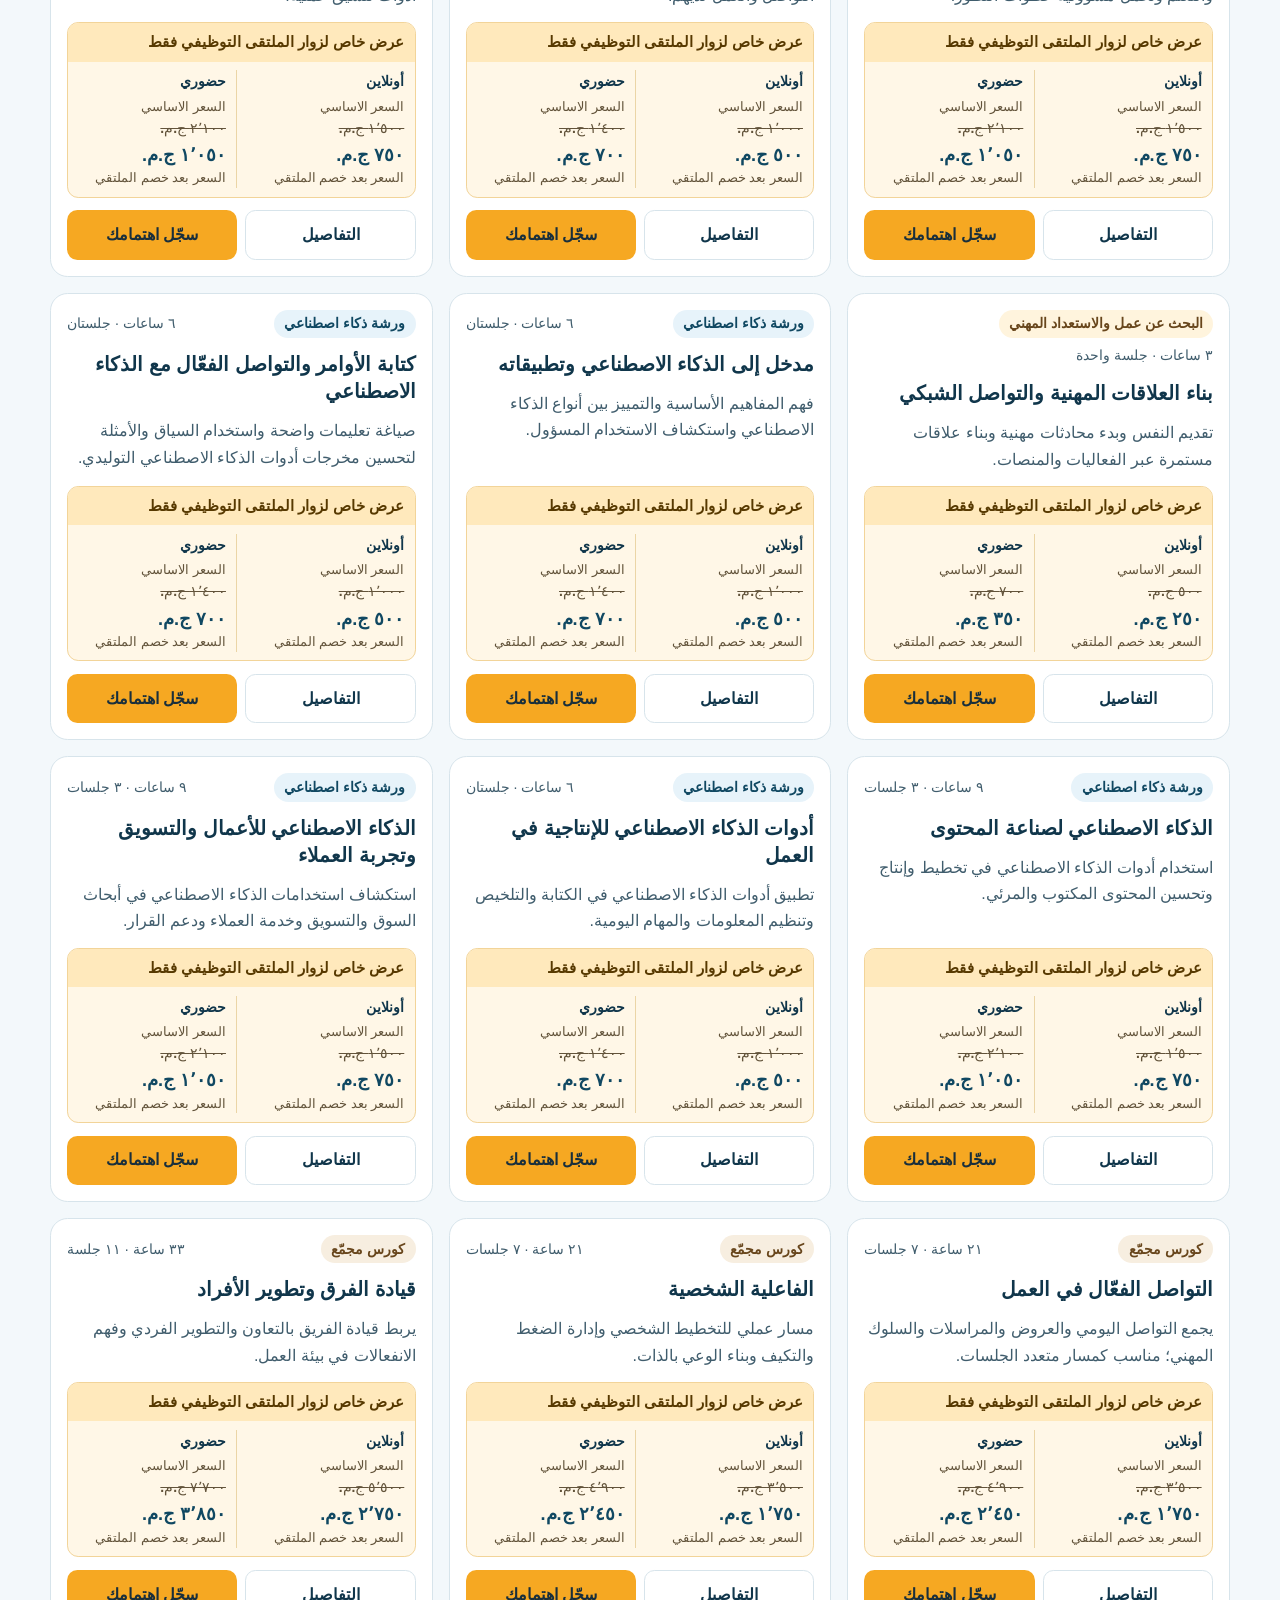
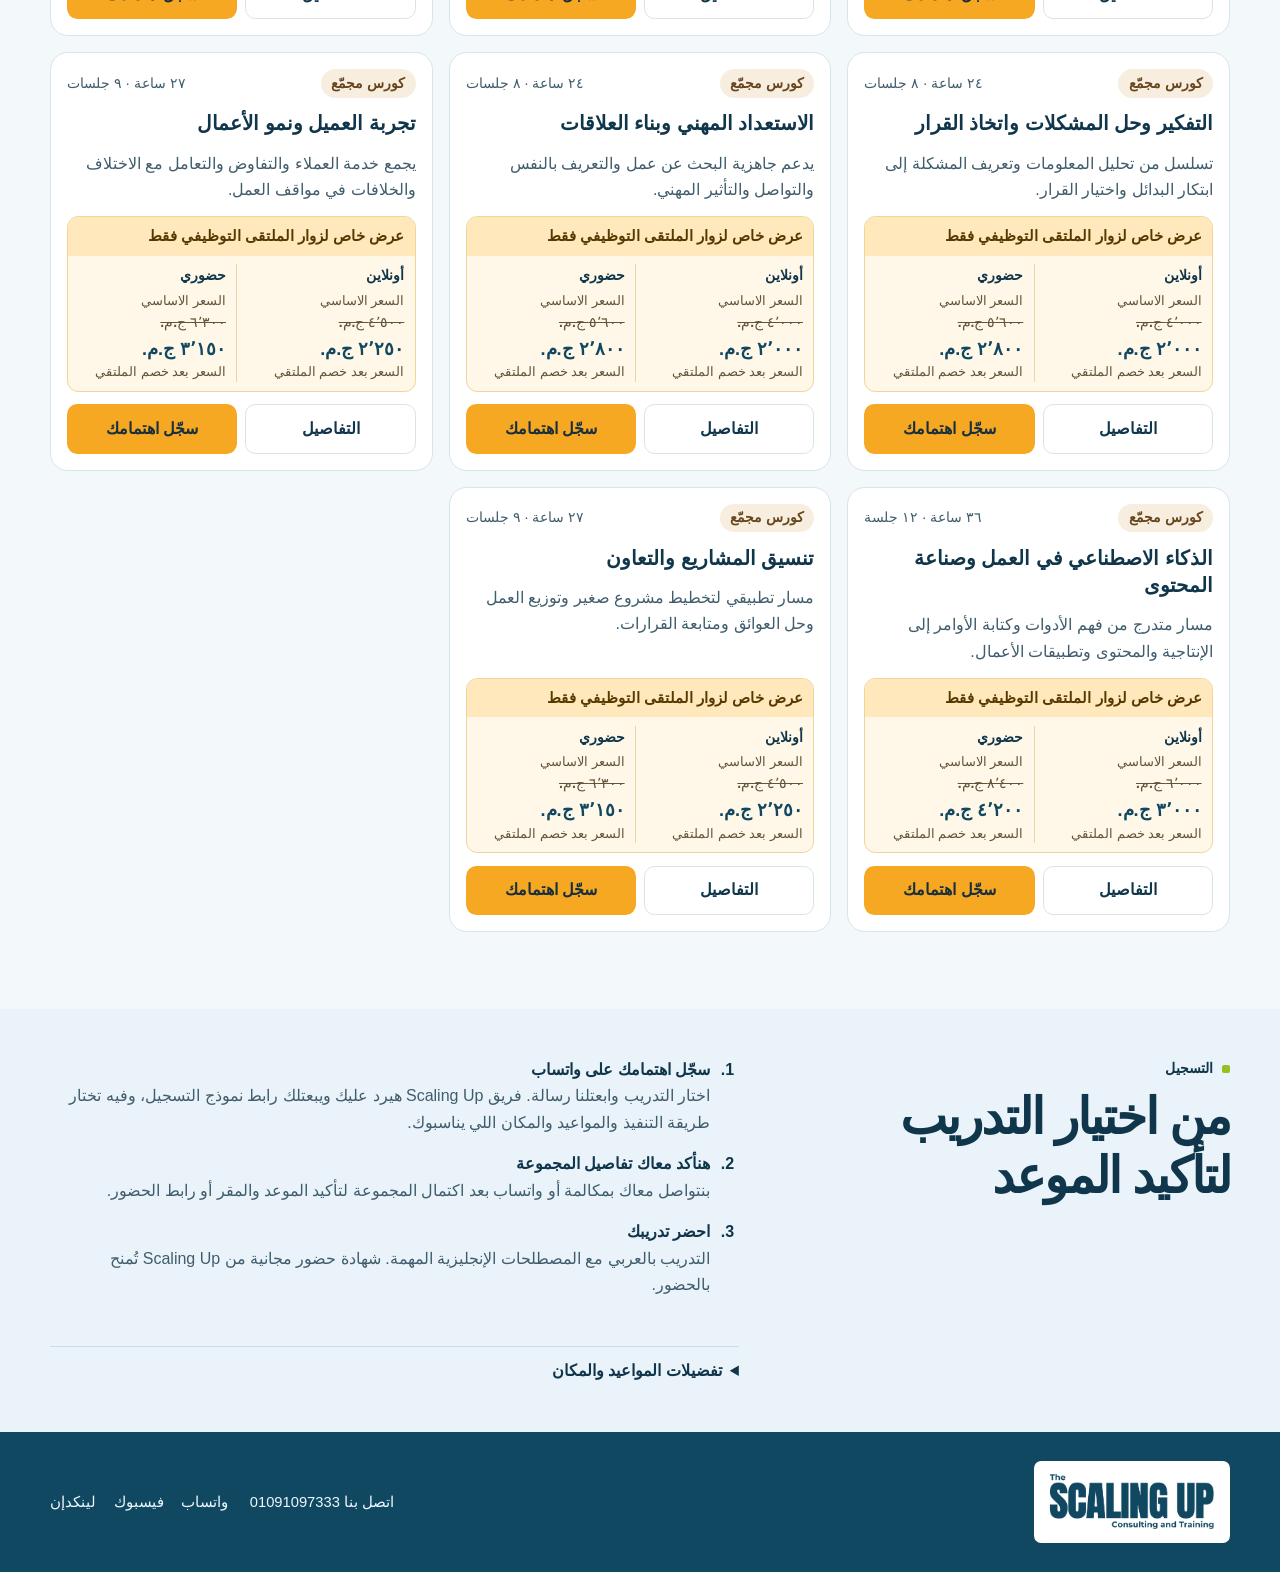
==== commit e2f85a0e: "Extend career fair pricing to all eight courses" ====
--- a/index.html
+++ b/index.html
@@ -7,7 +7,7 @@
   <meta name="theme-color" content="#104862">
   <title>كتالوج التدريب | Scaling Up</title>
   <link rel="stylesheet" href="./styles.css?v=career-fair">
-  <script defer src="./catalog-data.js?v=career-fair"></script>
+  <script defer src="./catalog-data.js?v=career-fair-courses"></script>
   <script defer src="./app.js?v=career-fair"></script>
 </head>
 <body>
